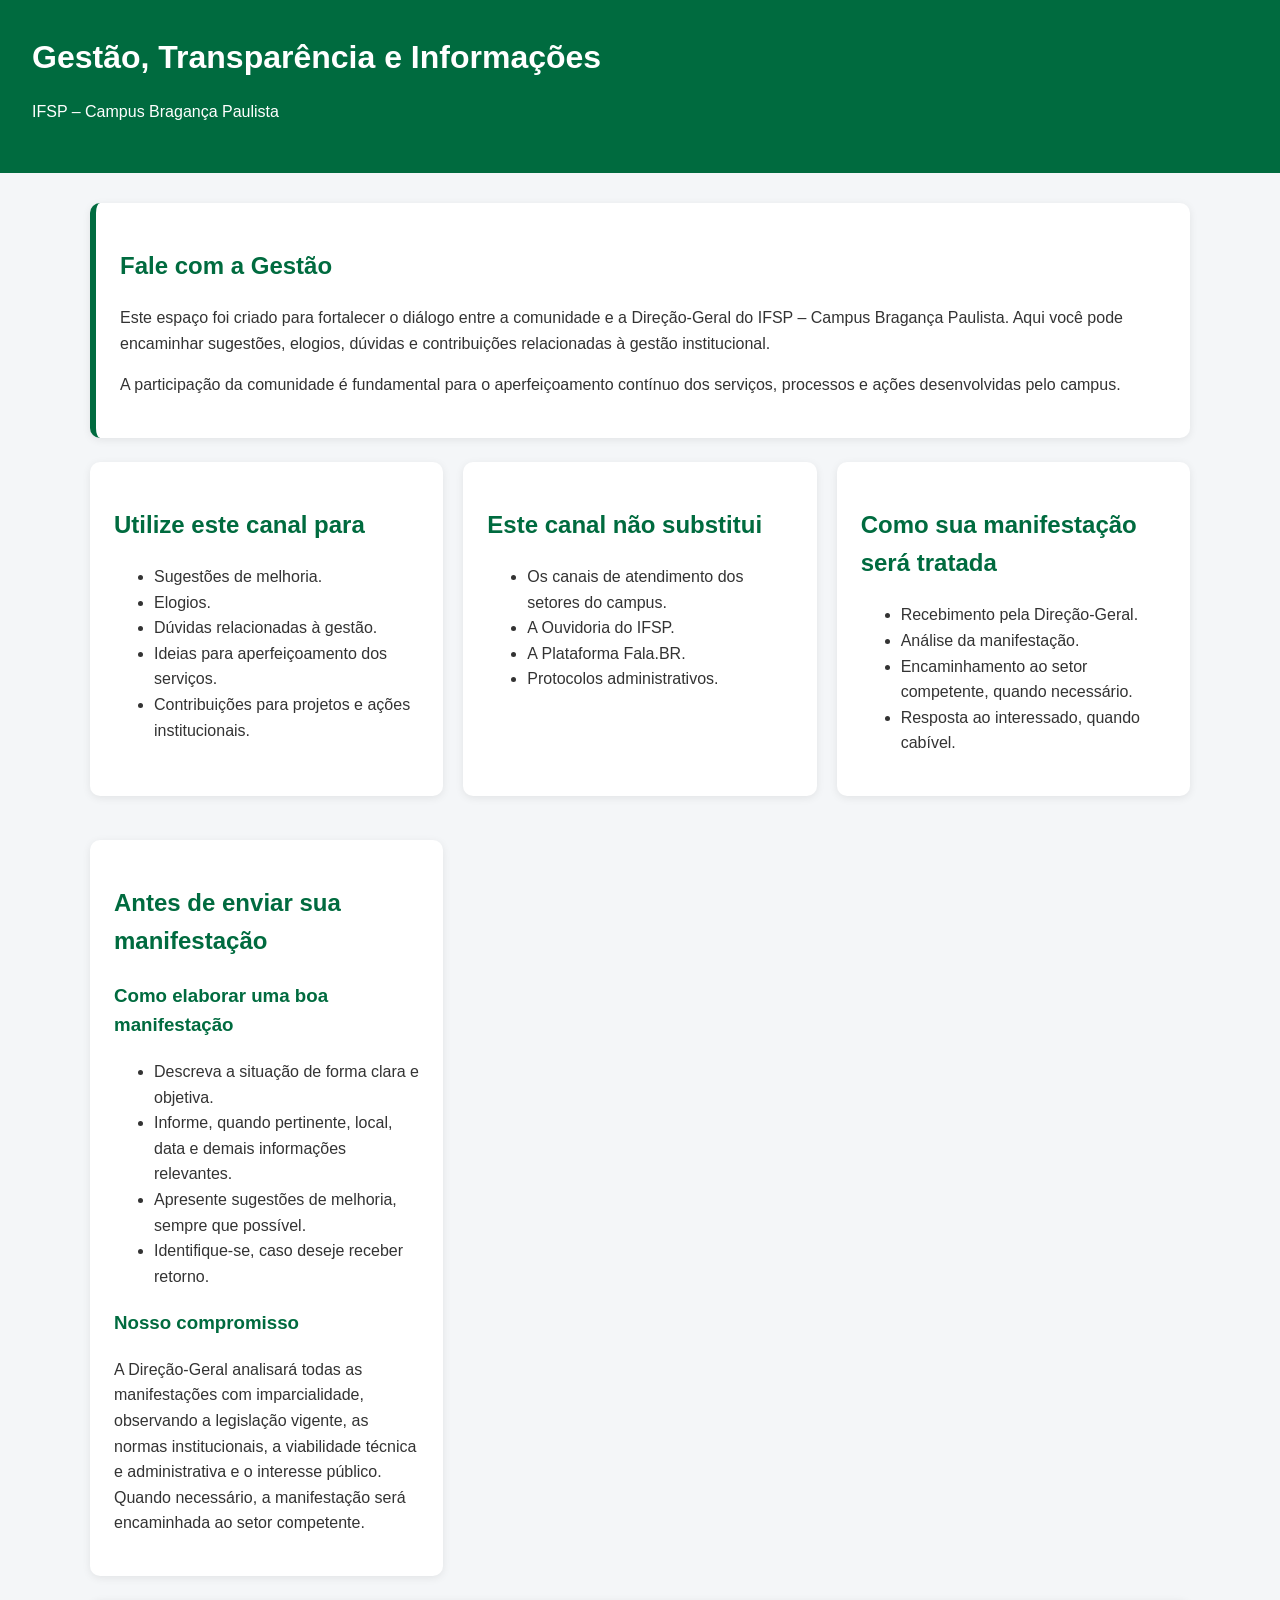
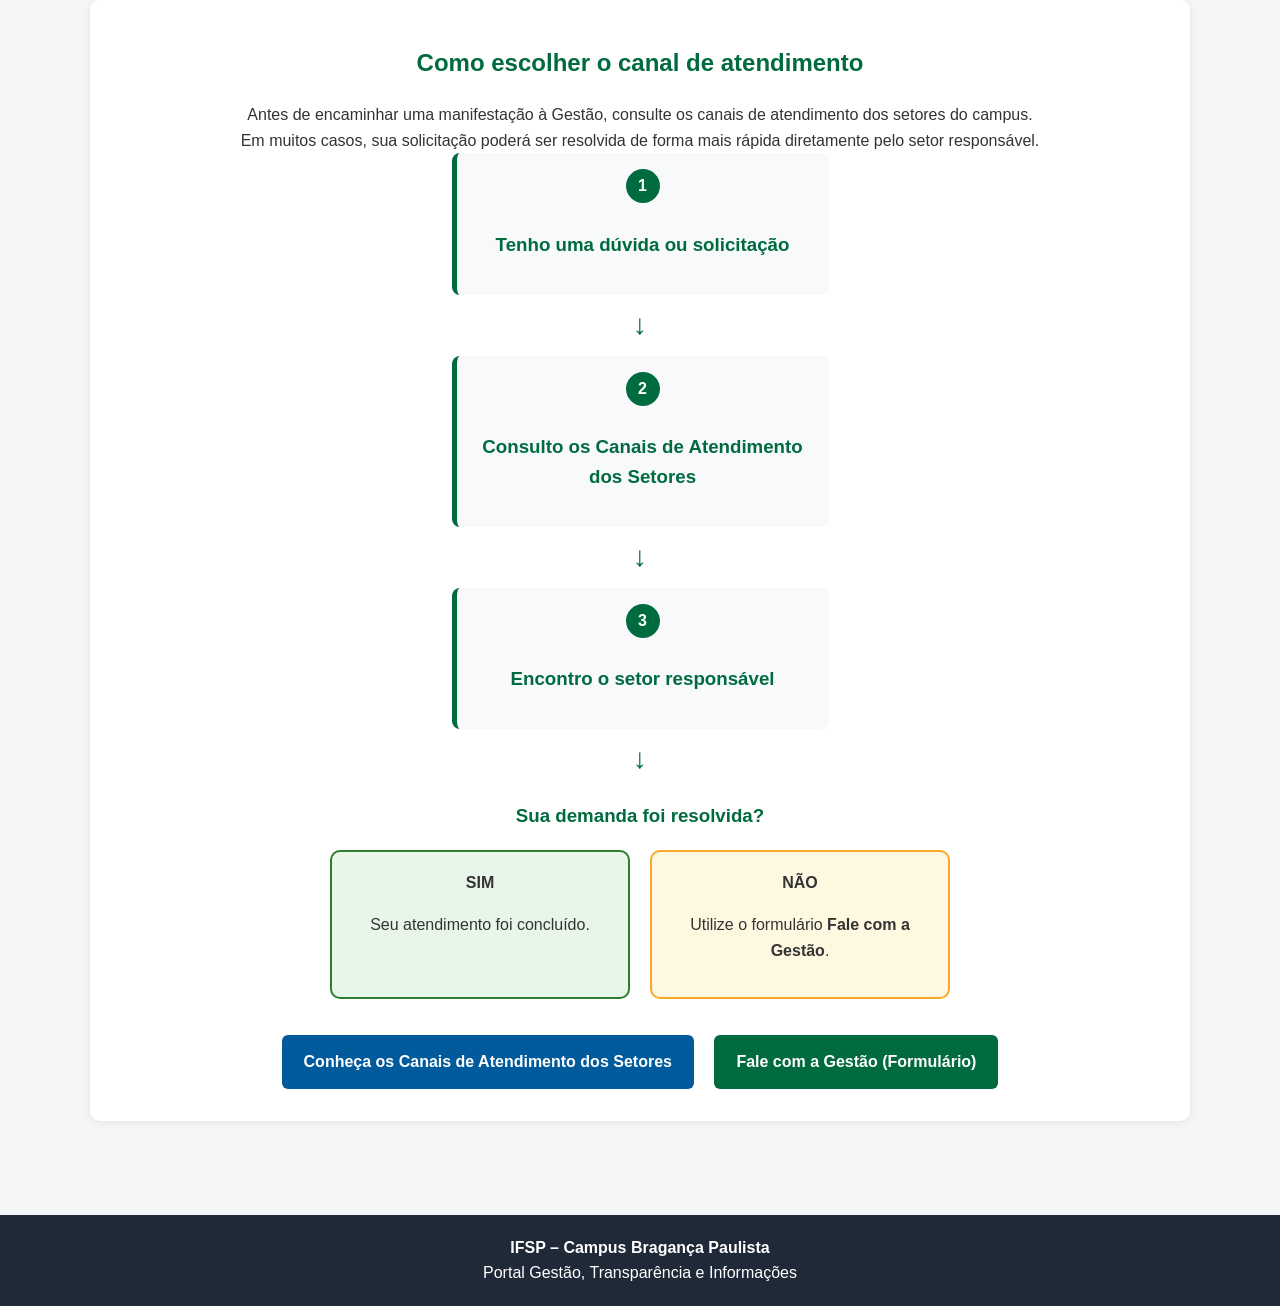
==== fale-com-a-gestao.html @ 921d282f "Update and rename fale-com-a-gestao_consolidado.html to fale-com-a-gestao.html" ====
<!DOCTYPE html>
<html lang="pt-BR">
<head>
<meta charset="UTF-8">
<meta name="viewport" content="width=device-width, initial-scale=1.0">
<title>Fale com a Gestão | IFSP – Campus Bragança Paulista</title>
<style>
body{margin:0;font-family:Arial,Helvetica,sans-serif;background:#f4f6f8;color:#333;line-height:1.6}
header{background:#006b3f;color:#fff;padding:32px}
header h1{margin:0}
.container{max-width:1100px;margin:auto;padding:30px 20px}
.hero,.card,.box,.flow-section{background:#fff;border-radius:10px;box-shadow:0 2px 8px rgba(0,0,0,.08);padding:24px;margin-bottom:24px}
.hero{border-left:6px solid #006b3f}
.grid{display:grid;grid-template-columns:repeat(auto-fit,minmax(300px,1fr));gap:20px}
h2,h3{color:#006b3f}
.flow{text-align:center}
.step{width:min(340px,100%);margin:0 auto;background:#f7f9fb;border-left:5px solid #006b3f;border-radius:8px;padding:16px}
.step span{display:inline-block;width:34px;height:34px;line-height:34px;border-radius:50%;background:#006b3f;color:#fff;font-weight:bold;margin-bottom:8px}
.arrow{font-size:28px;color:#006b3f;margin:8px 0}
.decision{display:flex;gap:20px;justify-content:center;flex-wrap:wrap;margin-top:20px}
.option{width:260px;padding:18px;border-radius:10px}
.success{background:#e8f5e9;border:2px solid #2e7d32}
.info{background:#fff8e1;border:2px solid #f9a825}
.buttons{text-align:center;margin-top:28px}
.btn{display:inline-block;padding:14px 22px;margin:8px;border-radius:6px;text-decoration:none;font-weight:bold}
.secondary{background:#005a9c;color:#fff}
.primary{background:#006b3f;color:#fff}
footer{background:#1f2937;color:#fff;text-align:center;padding:20px;margin-top:40px}
</style>
</head>
<body>

<header>
<h1>Gestão, Transparência e Informações</h1>
<p>IFSP – Campus Bragança Paulista</p>
</header>

<div class="container">

<section class="hero">
<h2>Fale com a Gestão</h2>
<p>Este espaço foi criado para fortalecer o diálogo entre a comunidade e a Direção-Geral do IFSP – Campus Bragança Paulista. Aqui você pode encaminhar sugestões, elogios, dúvidas e contribuições relacionadas à gestão institucional.</p>
<p>A participação da comunidade é fundamental para o aperfeiçoamento contínuo dos serviços, processos e ações desenvolvidas pelo campus.</p>
</section>

<div class="grid">

<div class="card">
<h2>Utilize este canal para</h2>
<ul>
<li>Sugestões de melhoria.</li>
<li>Elogios.</li>
<li>Dúvidas relacionadas à gestão.</li>
<li>Ideias para aperfeiçoamento dos serviços.</li>
<li>Contribuições para projetos e ações institucionais.</li>
</ul>
</div>

<div class="card">
<h2>Este canal não substitui</h2>
<ul>
<li>Os canais de atendimento dos setores do campus.</li>
<li>A Ouvidoria do IFSP.</li>
<li>A Plataforma Fala.BR.</li>
<li>Protocolos administrativos.</li>
</ul>
</div>

<div class="card">
<h2>Como sua manifestação será tratada</h2>
<ul>
<li>Recebimento pela Direção-Geral.</li>
<li>Análise da manifestação.</li>
<li>Encaminhamento ao setor competente, quando necessário.</li>
<li>Resposta ao interessado, quando cabível.</li>
</ul>
</div>

<div class="card">
<h2>Antes de enviar sua manifestação</h2>

<h3>Como elaborar uma boa manifestação</h3>
<ul>
<li>Descreva a situação de forma clara e objetiva.</li>
<li>Informe, quando pertinente, local, data e demais informações relevantes.</li>
<li>Apresente sugestões de melhoria, sempre que possível.</li>
<li>Identifique-se, caso deseje receber retorno.</li>
</ul>

<h3>Nosso compromisso</h3>
<p>A Direção-Geral analisará todas as manifestações com imparcialidade, observando a legislação vigente, as normas institucionais, a viabilidade técnica e administrativa e o interesse público. Quando necessário, a manifestação será encaminhada ao setor competente.</p>

</div>

</div>

<section class="flow-section">
<h2 style="text-align:center">Como escolher o canal de atendimento</h2>
<p style="text-align:center;max-width:800px;margin:auto">
Antes de encaminhar uma manifestação à Gestão, consulte os canais de atendimento dos setores do campus. Em muitos casos, sua solicitação poderá ser resolvida de forma mais rápida diretamente pelo setor responsável.
</p>

<div class="flow">

<div class="step">
<span>1</span>
<h3>Tenho uma dúvida ou solicitação</h3>
</div>

<div class="arrow">↓</div>

<div class="step">
<span>2</span>
<h3>Consulto os Canais de Atendimento dos Setores</h3>
</div>

<div class="arrow">↓</div>

<div class="step">
<span>3</span>
<h3>Encontro o setor responsável</h3>
</div>

<div class="arrow">↓</div>

<h3>Sua demanda foi resolvida?</h3>

<div class="decision">

<div class="option success">
<strong>SIM</strong>
<p>Seu atendimento foi concluído.</p>
</div>

<div class="option info">
<strong>NÃO</strong>
<p>Utilize o formulário <strong>Fale com a Gestão</strong>.</p>
</div>

</div>

</div>

<div class="buttons">
<a class="btn secondary" href="canais-de-atendimento.html">Conheça os Canais de Atendimento dos Setores</a>
<a class="btn primary" href="#">Fale com a Gestão (Formulário)</a>
</div>

</section>

</div>

<footer>
<strong>IFSP – Campus Bragança Paulista</strong><br>
Portal Gestão, Transparência e Informações
</footer>

</body>
</html>
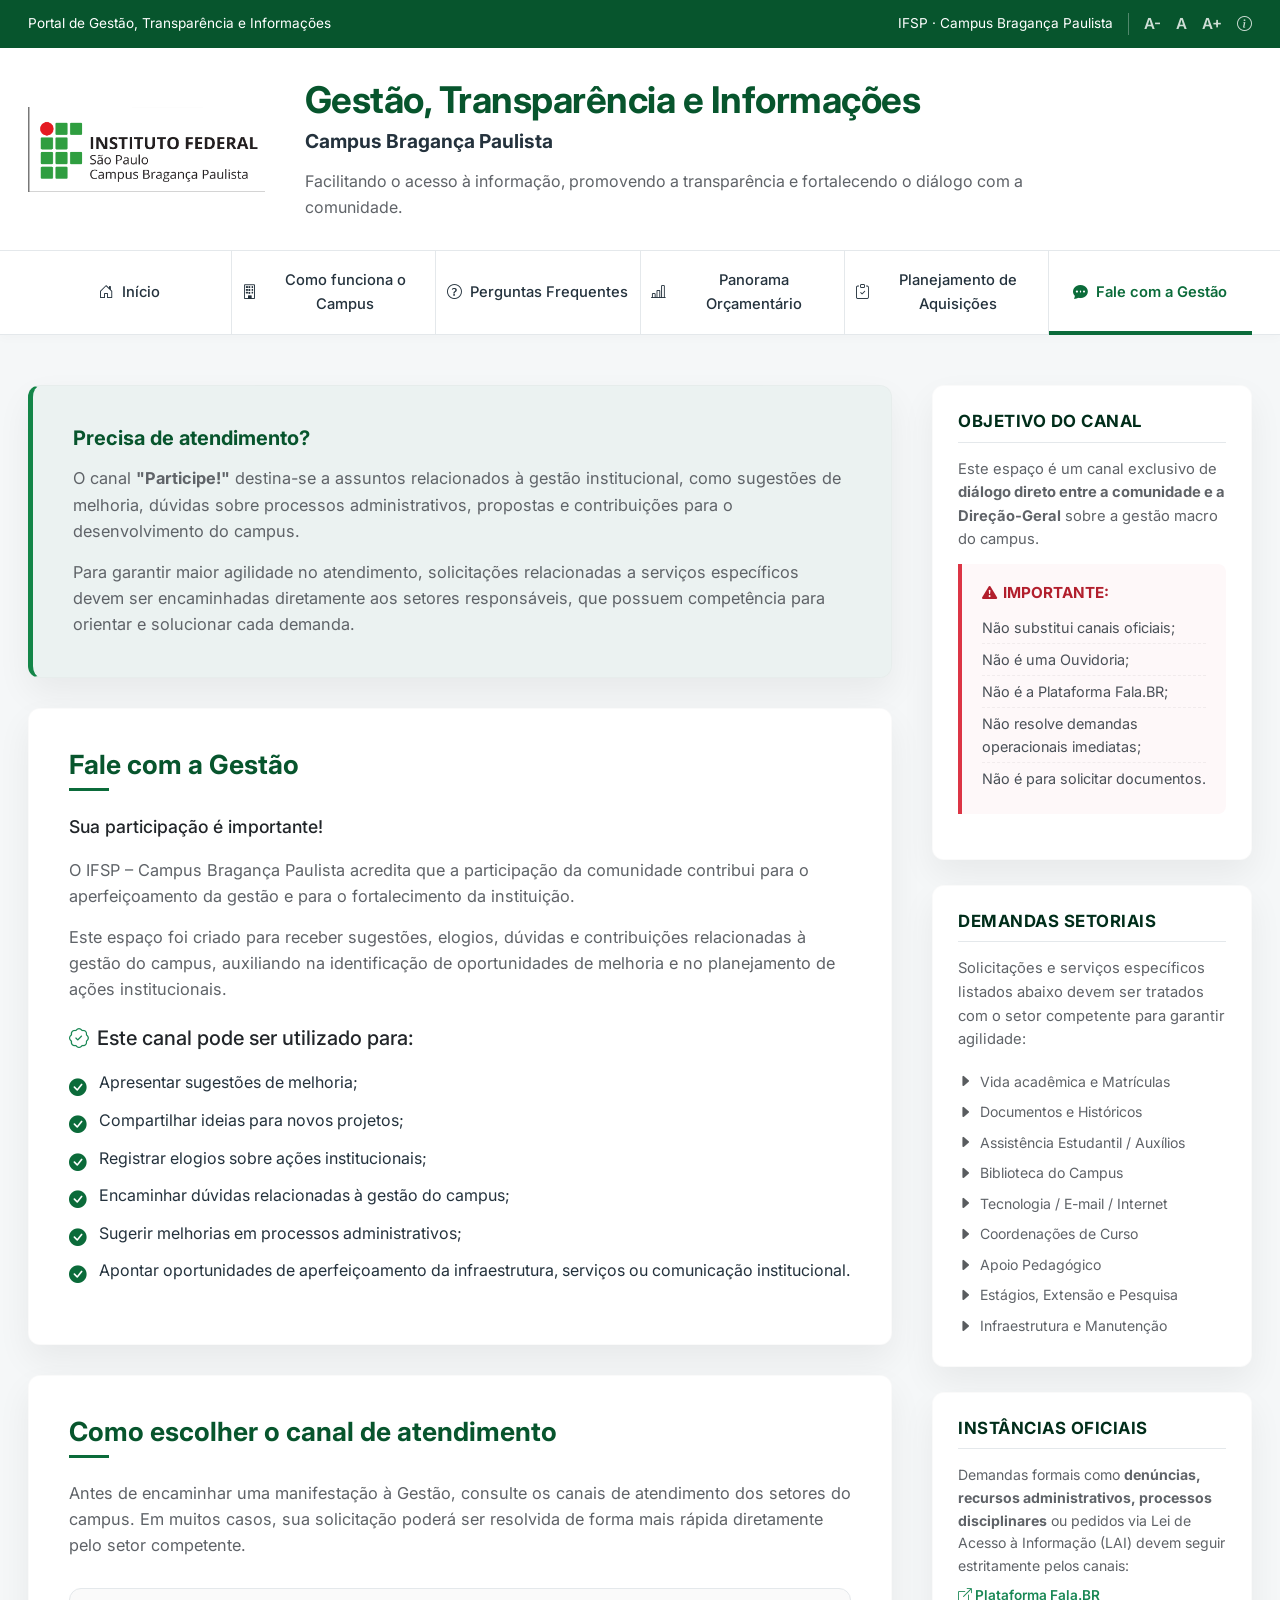
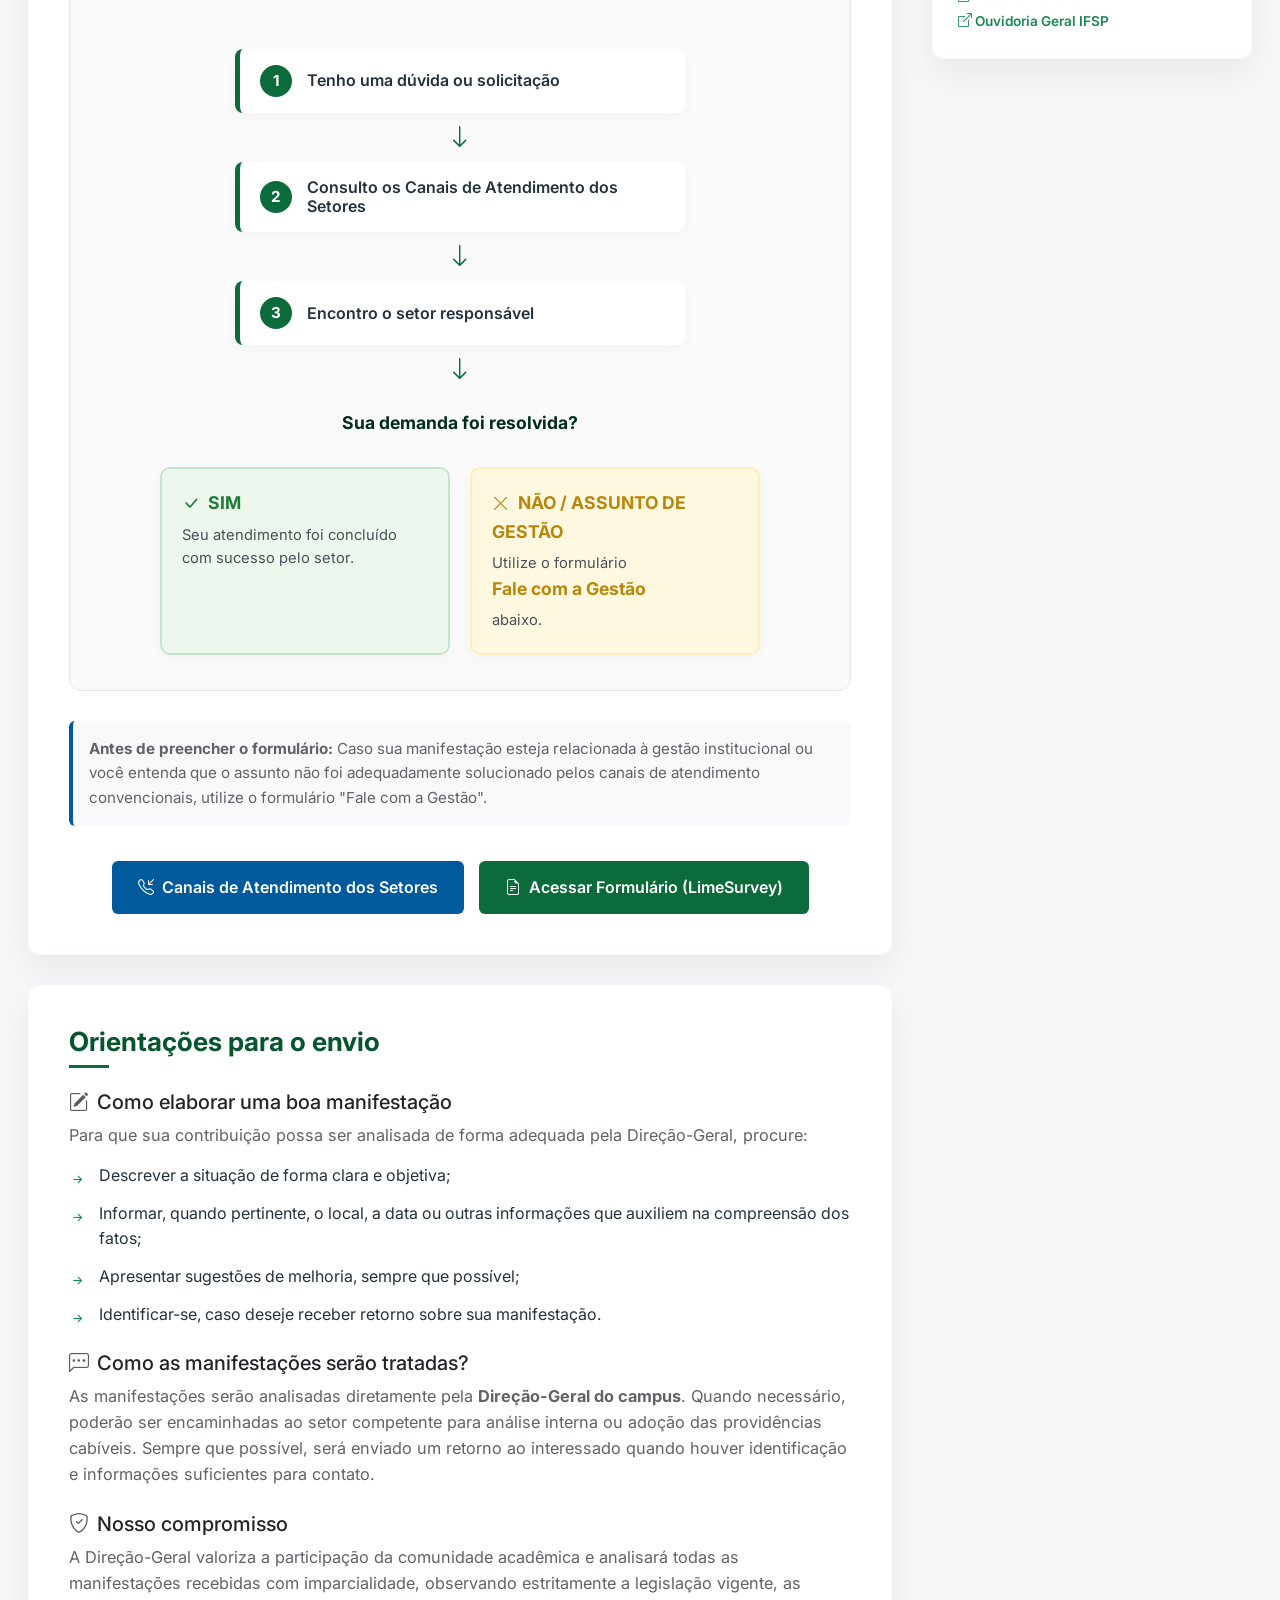
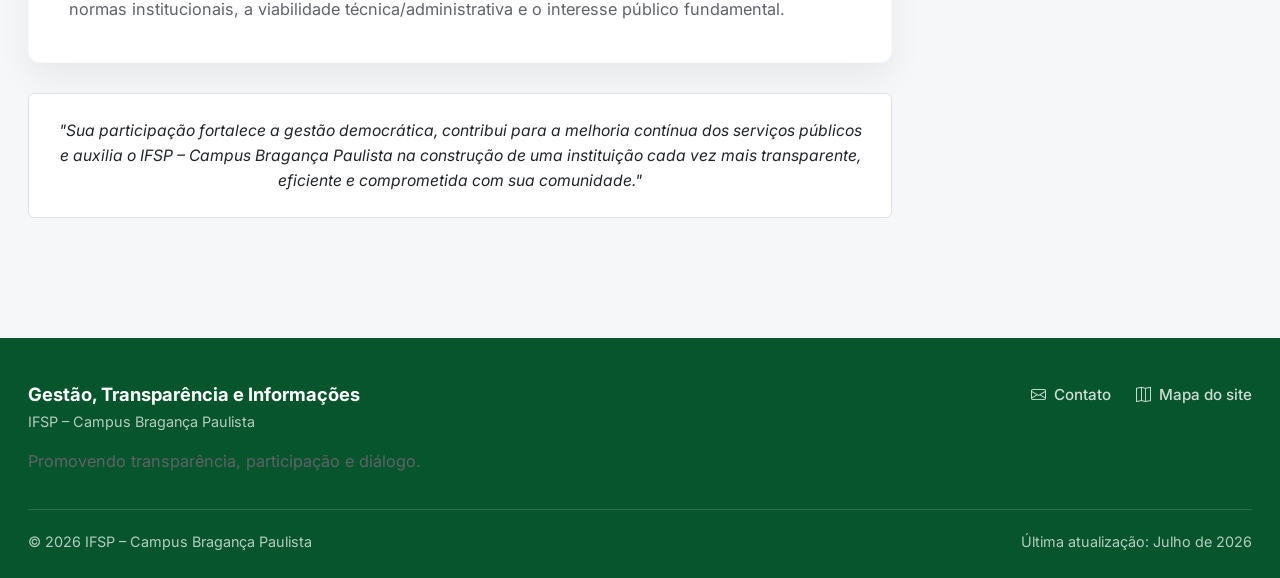
==== commit 58a27f21: "Update fale-com-a-gestao.html" ====
--- a/fale-com-a-gestao.html
+++ b/fale-com-a-gestao.html
@@ -1,160 +1,449 @@
-
 <!DOCTYPE html>
 <html lang="pt-BR">
+
 <head>
-<meta charset="UTF-8">
-<meta name="viewport" content="width=device-width, initial-scale=1.0">
-<title>Fale com a Gestão | IFSP – Campus Bragança Paulista</title>
-<style>
-body{margin:0;font-family:Arial,Helvetica,sans-serif;background:#f4f6f8;color:#333;line-height:1.6}
-header{background:#006b3f;color:#fff;padding:32px}
-header h1{margin:0}
-.container{max-width:1100px;margin:auto;padding:30px 20px}
-.hero,.card,.box,.flow-section{background:#fff;border-radius:10px;box-shadow:0 2px 8px rgba(0,0,0,.08);padding:24px;margin-bottom:24px}
-.hero{border-left:6px solid #006b3f}
-.grid{display:grid;grid-template-columns:repeat(auto-fit,minmax(300px,1fr));gap:20px}
-h2,h3{color:#006b3f}
-.flow{text-align:center}
-.step{width:min(340px,100%);margin:0 auto;background:#f7f9fb;border-left:5px solid #006b3f;border-radius:8px;padding:16px}
-.step span{display:inline-block;width:34px;height:34px;line-height:34px;border-radius:50%;background:#006b3f;color:#fff;font-weight:bold;margin-bottom:8px}
-.arrow{font-size:28px;color:#006b3f;margin:8px 0}
-.decision{display:flex;gap:20px;justify-content:center;flex-wrap:wrap;margin-top:20px}
-.option{width:260px;padding:18px;border-radius:10px}
-.success{background:#e8f5e9;border:2px solid #2e7d32}
-.info{background:#fff8e1;border:2px solid #f9a825}
-.buttons{text-align:center;margin-top:28px}
-.btn{display:inline-block;padding:14px 22px;margin:8px;border-radius:6px;text-decoration:none;font-weight:bold}
-.secondary{background:#005a9c;color:#fff}
-.primary{background:#006b3f;color:#fff}
-footer{background:#1f2937;color:#fff;text-align:center;padding:20px;margin-top:40px}
-</style>
+    <meta charset="UTF-8">
+    <meta name="viewport" content="width=device-width, initial-scale=1.0">
+    <title>Fale com a Gestão | IFSP Campus Bragança Paulista</title>
+    <meta name="description"
+        content="Portal de Gestão, Transparência e Informações do Instituto Federal de São Paulo - Campus Bragança Paulista.">
+    <link rel="icon" href="img/logo-ifsp.png">
+
+    <!-- Bootstrap 5.3.3 -->
+    <link href="https://cdn.jsdelivr.net/npm/bootstrap@5.3.3/dist/css/bootstrap.min.css" rel="stylesheet">
+    <!-- Bootstrap Icons -->
+    <link href="https://cdn.jsdelivr.net/npm/bootstrap-icons@1.13.1/font/bootstrap-icons.min.css" rel="stylesheet">
+
+    <!-- Fonte Inter -->
+    <link rel="preconnect" href="https://fonts.googleapis.com">
+    <link rel="preconnect" href="https://fonts.gstatic.com" crossorigin>
+    <link href="https://fonts.googleapis.com/css2?family=Inter:wght@300;400;500;600;700&display=swap"
+        rel="stylesheet">
+
+    <style>
+        /* ===========================
+           VARIÁVEIS DE IDENTIDADE
+        =========================== */
+        :root {
+            --verde: #0b6b3a;
+            --verde-escuro: #07552d;
+            --verde-claro: #138548;
+            --preto-footer: #002d1a;
+            --cinza: #f5f7f8;
+            --cinza-claro: #fafafa;
+            --cinza-texto: #5f6368;
+            --texto: #24323d;
+            --branco: #ffffff;
+            --borda: #e4e8eb;
+            --sombra-card: 0 15px 35px rgba(0,0,0,.06);
+            --transicao: .30s ease;
+        }
+
+        /* ===========================
+           RESET E ESTRUTURA
+        =========================== */
+        * { margin: 0; padding: 0; box-sizing: border-box; }
+        html { scroll-behavior: smooth; }
+        body { font-family: 'Inter', sans-serif; background: var(--cinza); color: var(--texto); line-height: 1.6; overflow-x: hidden; }
+        a { text-decoration: none; transition: var(--transicao); }
+        img { max-width: 100%; display: block; }
+        .container { max-width: 1360px; margin: auto; padding-left: 28px; padding-right: 28px; }
+        
+        /* Layout de duas colunas (Conteúdo + Painel Informativo Lateral) */
+        .conteudo-grid { display: grid; grid-template-columns: 1fr 320px; gap: 40px; padding: 50px 0 80px; }
+
+        /* ===========================
+           TÍTULOS E TEXTOS
+        =========================== */
+        h1, h2, h3, h4 { color: var(--preto-footer); font-weight: 700; line-height: 1.2; }
+        h1 { font-size: 2.3rem; color: var(--verde-escuro); letter-spacing: -0.5px; }
+        h2 { font-size: 1.65rem; margin-bottom: 22px; color: var(--verde-escuro); position: relative; padding-bottom: 10px; }
+        h2::after { content: ""; position: absolute; left: 0; bottom: 0; width: 40px; height: 3px; background: var(--verde); }
+        h3 { font-size: 1.25rem; margin-top: 15px; margin-bottom: 15px; color: var(--preto-footer); }
+        p { color: var(--cinza-texto); font-size: 1.02rem; margin-bottom: 15px; }
+
+        /* ===========================
+           BARRA SUPERIOR (Institucional)
+        =========================== */
+        .barra-institucional { background: var(--verde-escuro); color: white; font-size: 0.85rem; padding: 12px 0; }
+        .barra-institucional .container { display: flex; justify-content: space-between; align-items: center; }
+        .barra-links-direita { display: flex; align-items: center; gap: 15px; }
+        .barra-links-direita span { border-right: 1px solid rgba(255,255,255,0.3); padding-right: 15px; }
+        .barra-links-direita a { color: white; opacity: 0.8; font-size: 0.95rem; font-weight: 600; }
+        .barra-links-direita a:hover { opacity: 1; }
+
+        /* ===========================
+           CABEÇALHO (Header)
+        =========================== */
+        .cabecalho { background: #fff; padding: 30px 0; }
+        .cabecalho .container { display: flex; align-items: center; gap: 40px; }
+        .logo-area { display: flex; align-items: center; }
+        .logo-area img { height: 85px; width: auto; object-fit: contain; }
+        .cabecalho-conteudo { flex: 1; }
+        .cabecalho-conteudo h1 { margin-bottom: 4px; }
+        .cabecalho-conteudo .subtitle { margin-bottom: 12px; font-weight: 700; font-size: 1.2rem; color: var(--texto); }
+        .cabecalho-conteudo .description { font-size: 1rem; color: var(--cinza-texto); margin-bottom: 0; max-width: 85%; }
+
+        /* ===========================
+           MENU PRINCIPAL (Fale com a Gestão Ativo)
+        =========================== */
+        .menu-principal { background: #ffffff; border-top: 1px solid var(--borda); border-bottom: 1px solid var(--borda); box-shadow: 0 4px 10px rgba(0,0,0,0.02); }
+        .menu-principal ul { display: flex; list-style: none; margin: 0; padding: 0; width: 100%; }
+        .menu-principal li { flex: 1; text-align: center; border-right: 1px solid var(--borda); }
+        .menu-principal li:last-child { border-right: none; }
+        .menu-principal a { color: var(--texto); font-weight: 500; font-size: 0.92rem; display: flex; align-items: center; justify-content: center; gap: 8px; padding: 18px 10px; position: relative; height: 100%; }
+        .menu-principal a:hover, .menu-principal a.ativo { color: var(--verde); font-weight: 600; }
+        .menu-principal a.ativo::after { content: ""; position: absolute; left: 0; bottom: -1px; width: 100%; height: 4px; background: var(--verde); }
+
+        /* ===========================
+           SEÇÕES DE CONTEÚDO
+        =========================== */
+        .bloco-conteudo { background: var(--branco); border-radius: 12px; padding: 40px; box-shadow: var(--sombra-card); margin-bottom: 30px; border: 1px solid rgba(0,0,0,0.02); }
+        
+        /* Bloco Acolhedor / Alertas customizados */
+        .box-acolhedor { border-left: 5px solid var(--verde-claro); background-color: rgba(19, 133, 72, 0.04); }
+        .box-acolhedor h3 { color: var(--verde-escuro); margin-top: 0; font-weight: 700; }
+        
+        .box-aviso-lateral { border-left: 4px solid #dc3545; background-color: rgba(220, 53, 69, 0.03); padding: 20px; border-radius: 0 8px 8px 0; margin-bottom: 20px; }
+        .box-aviso-lateral h5 { color: #b21f2d; font-weight: 700; font-size: 0.95rem; text-transform: uppercase; margin-bottom: 10px; display: flex; align-items: center; gap: 6px; }
+        .box-aviso-lateral ul { list-style: none; padding: 0; margin: 0; }
+        .box-aviso-lateral li { font-size: 0.9rem; color: #495057; padding: 4px 0; border-bottom: 1px dashed rgba(0,0,0,0.05); }
+        .box-aviso-lateral li:last-child { border-bottom: none; }
+
+        /* Listas Modernas com ícones */
+        .lista-check { list-style: none; padding: 0; margin: 20px 0; }
+        .lista-check li { position: relative; padding-left: 30px; margin-bottom: 12px; font-size: 1rem; color: var(--texto); }
+        .lista-check li i { position: absolute; left: 0; top: 3px; color: var(--verde); font-size: 1.1rem; }
+
+        /* ===========================
+           DIAGRAMA DE FLUXO VISUAL
+        =========================== */
+        .fluxo-section { background: #fafafa; border: 1px solid var(--borda); border-radius: 12px; padding: 35px; margin: 30px 0; text-align: center; }
+        .fluxo-container { display: flex; flex-direction: column; align-items: center; gap: 10px; margin-top: 25px; }
+        .fluxo-passo { width: 100%; max-width: 450px; background: var(--branco); border-left: 5px solid var(--verde); border-radius: 8px; padding: 16px 20px; box-shadow: 0 4px 15px rgba(0,0,0,0.03); text-align: left; display: flex; align-items: center; gap: 15px; }
+        .fluxo-numero { display: inline-flex; align-items: center; justify-content: center; width: 32px; height: 32px; border-radius: 50%; background: var(--verde); color: white; font-weight: 700; font-size: 0.95rem; flex-shrink: 0; }
+        .fluxo-passo h4 { font-size: 1rem; margin: 0; color: var(--texto); font-weight: 600; }
+        .fluxo-seta { font-size: 1.5rem; color: var(--verde); margin: 2px 0; line-height: 1; }
+        
+        .fluxo-pergunta { font-weight: 700; font-size: 1.1rem; color: var(--preto-footer); margin: 15px 0 10px; }
+        .fluxo-decisao { display: flex; gap: 20px; justify-content: center; flex-wrap: wrap; width: 100%; max-width: 600px; margin-top: 10px; }
+        .fluxo-opcao { flex: 1; min-width: 240px; padding: 20px; border-radius: 10px; text-align: left; box-shadow: 0 4px 15px rgba(0,0,0,0.03); }
+        .fluxo-opcao.sim { background: #edf7ed; border: 2px solid #c3e6cb; }
+        .fluxo-opcao.nao { background: #fff8e1; border: 2px solid #ffeeba; }
+        .fluxo-opcao strong { display: block; font-size: 1.1rem; margin-bottom: 6px; }
+        .fluxo-opcao.sim strong { color: #1e7e34; }
+        .fluxo-opcao.nao strong { color: #b8860b; }
+        .fluxo-opcao p { font-size: 0.92rem; margin: 0; color: #495057; }
+
+        /* BOTOES */
+        .botoes-acao { display: flex; gap: 15px; justify-content: center; flex-wrap: wrap; margin-top: 35px; }
+        .btn-custom { display: inline-flex; align-items: center; gap: 8px; padding: 14px 26px; border-radius: 6px; font-weight: 600; font-size: 1rem; transition: var(--transicao); }
+        .btn-custom.secundario { background: #005a9c; color: white; }
+        .btn-custom.secundario:hover { background: #004070; transform: translateY(-2px); box-shadow: 0 5px 15px rgba(0,90,156,0.2); }
+        .btn-custom.primario { background: var(--verde); color: white; }
+        .btn-custom.primario:hover { background: var(--verde-escuro); transform: translateY(-2px); box-shadow: 0 5px 15px rgba(11,107,58,0.2); }
+
+        /* ===========================
+           PAINEL LATERAL INFORMATIVO
+        =========================== */
+        .lateral-container { position: sticky; top: 30px; height: fit-content; display: flex; flex-direction: column; gap: 25px; }
+        .card-lateral { background: var(--branco); border-radius: 12px; padding: 25px; box-shadow: var(--sombra-card); border: 1px solid rgba(0,0,0,0.02); }
+        .card-lateral h4 { font-size: 1.05rem; font-weight: 700; color: var(--preto-footer); text-transform: uppercase; letter-spacing: 0.5px; margin-bottom: 15px; padding-bottom: 10px; border-bottom: 1px solid var(--borda); }
+
+        /* ===========================
+           RODAPÉ (Footer)
+        =========================== */
+        .rodape { background: var(--verde-escuro); color: white; padding: 45px 0 25px; font-size: 0.95rem; margin-top: 40px; }
+        .rodape a { color: rgba(255,255,255,0.8); text-decoration: none; }
+        .rodape a:hover { color: white; text-decoration: underline; }
+        .rodape h4 { color: white; font-weight: 700; font-size: 1.15rem; margin-bottom: 5px; }
+        .rodape .subtitulo-footer { color: rgba(255,255,255,0.7); margin-bottom: 15px; font-size: 0.9rem; }
+        .rodape-superior { display: flex; justify-content: space-between; align-items: flex-start; flex-wrap: wrap; gap: 20px; margin-bottom: 35px; }
+        .links-footer-direita { display: flex; align-items: center; gap: 25px; font-weight: 500; }
+        .links-footer-direita a { display: flex; align-items: center; gap: 8px; }
+        .rodape-inferior { border-top: 1px solid rgba(255,255,255,0.15); padding-top: 20px; display: flex; justify-content: space-between; color: rgba(255,255,255,0.7); font-size: 0.9rem; }
+
+        /* Responsividade */
+        @media(max-width: 992px) {
+            .conteudo-grid { grid-template-columns: 1fr; padding-top: 30px; }
+            .lateral-container { position: static; }
+        }
+        @media(max-width: 768px) {
+            .menu-principal ul { flex-direction: column; }
+            .menu-principal li { border-right: none; border-bottom: 1px solid var(--borda); }
+            .menu-principal a.ativo::after { height: 0; }
+            .menu-principal a.ativo { border-left: 4px solid var(--verde); background: #fafafa; }
+            .cabecalho .container { flex-direction: column; text-align: center; gap: 20px; }
+            .cabecalho-conteudo .description { max-width: 100%; }
+            .fluxo-passo { flex-direction: column; text-align: center; }
+            .fluxo-decisao { flex-direction: column; }
+        }
+    </style>
 </head>
+
 <body>
 
-<header>
-<h1>Gestão, Transparência e Informações</h1>
-<p>IFSP – Campus Bragança Paulista</p>
-</header>
-
-<div class="container">
-
-<section class="hero">
-<h2>Fale com a Gestão</h2>
-<p>Este espaço foi criado para fortalecer o diálogo entre a comunidade e a Direção-Geral do IFSP – Campus Bragança Paulista. Aqui você pode encaminhar sugestões, elogios, dúvidas e contribuições relacionadas à gestão institucional.</p>
-<p>A participação da comunidade é fundamental para o aperfeiçoamento contínuo dos serviços, processos e ações desenvolvidas pelo campus.</p>
-</section>
-
-<div class="grid">
-
-<div class="card">
-<h2>Utilize este canal para</h2>
-<ul>
-<li>Sugestões de melhoria.</li>
-<li>Elogios.</li>
-<li>Dúvidas relacionadas à gestão.</li>
-<li>Ideias para aperfeiçoamento dos serviços.</li>
-<li>Contribuições para projetos e ações institucionais.</li>
-</ul>
-</div>
-
-<div class="card">
-<h2>Este canal não substitui</h2>
-<ul>
-<li>Os canais de atendimento dos setores do campus.</li>
-<li>A Ouvidoria do IFSP.</li>
-<li>A Plataforma Fala.BR.</li>
-<li>Protocolos administrativos.</li>
-</ul>
-</div>
-
-<div class="card">
-<h2>Como sua manifestação será tratada</h2>
-<ul>
-<li>Recebimento pela Direção-Geral.</li>
-<li>Análise da manifestação.</li>
-<li>Encaminhamento ao setor competente, quando necessário.</li>
-<li>Resposta ao interessado, quando cabível.</li>
-</ul>
-</div>
-
-<div class="card">
-<h2>Antes de enviar sua manifestação</h2>
-
-<h3>Como elaborar uma boa manifestação</h3>
-<ul>
-<li>Descreva a situação de forma clara e objetiva.</li>
-<li>Informe, quando pertinente, local, data e demais informações relevantes.</li>
-<li>Apresente sugestões de melhoria, sempre que possível.</li>
-<li>Identifique-se, caso deseje receber retorno.</li>
-</ul>
-
-<h3>Nosso compromisso</h3>
-<p>A Direção-Geral analisará todas as manifestações com imparcialidade, observando a legislação vigente, as normas institucionais, a viabilidade técnica e administrativa e o interesse público. Quando necessário, a manifestação será encaminhada ao setor competente.</p>
-
-</div>
-
-</div>
-
-<section class="flow-section">
-<h2 style="text-align:center">Como escolher o canal de atendimento</h2>
-<p style="text-align:center;max-width:800px;margin:auto">
-Antes de encaminhar uma manifestação à Gestão, consulte os canais de atendimento dos setores do campus. Em muitos casos, sua solicitação poderá ser resolvida de forma mais rápida diretamente pelo setor responsável.
-</p>
-
-<div class="flow">
-
-<div class="step">
-<span>1</span>
-<h3>Tenho uma dúvida ou solicitação</h3>
-</div>
-
-<div class="arrow">↓</div>
-
-<div class="step">
-<span>2</span>
-<h3>Consulto os Canais de Atendimento dos Setores</h3>
-</div>
-
-<div class="arrow">↓</div>
-
-<div class="step">
-<span>3</span>
-<h3>Encontro o setor responsável</h3>
-</div>
-
-<div class="arrow">↓</div>
-
-<h3>Sua demanda foi resolvida?</h3>
-
-<div class="decision">
-
-<div class="option success">
-<strong>SIM</strong>
-<p>Seu atendimento foi concluído.</p>
-</div>
-
-<div class="option info">
-<strong>NÃO</strong>
-<p>Utilize o formulário <strong>Fale com a Gestão</strong>.</p>
-</div>
-
-</div>
-
-</div>
-
-<div class="buttons">
-<a class="btn secondary" href="canais-de-atendimento.html">Conheça os Canais de Atendimento dos Setores</a>
-<a class="btn primary" href="#">Fale com a Gestão (Formulário)</a>
-</div>
-
-</section>
-
-</div>
-
-<footer>
-<strong>IFSP – Campus Bragança Paulista</strong><br>
-Portal Gestão, Transparência e Informações
-</footer>
-
+    <!-- Barra institucional -->
+    <div class="barra-institucional">
+        <div class="container">
+            <span>Portal de Gestão, Transparência e Informações</span>
+            <div class="barra-links-direita">
+                <span>IFSP · Campus Bragança Paulista</span>
+                <a href="#">A-</a>
+                <a href="#">A</a>
+                <a href="#">A+</a>
+                <a href="#" title="Ajuda"><i class="bi bi-info-circle"></i></a>
+            </div>
+        </div>
+    </div>
+
+    <!-- Cabeçalho -->
+    <header class="cabecalho">
+        <div class="container">
+            <div class="logo-area">
+                <img src="img/logo-ifsp.png" alt="IFSP Logo">
+            </div>
+            <div class="cabecalho-conteudo">
+                <h1>Gestão, Transparência e Informações</h1>
+                <p class="subtitle">Campus Bragança Paulista</p>
+                <p class="description">
+                    Facilitando o acesso à informação, promovendo a transparência e fortalecendo o diálogo com a comunidade.
+                </p>
+            </div>
+        </div>
+    </header>
+
+    <!-- Navegação Global -->
+    <nav class="menu-principal">
+        <div class="container">
+            <ul>
+                <li><a href="index.html"><i class="bi bi-house-door"></i> Início</a></li>
+                <li><a href="#"><i class="bi bi-building"></i> Como funciona o Campus</a></li>
+                <li><a href="#"><i class="bi bi-question-circle"></i> Perguntas Frequentes</a></li>
+                <li><a href="panorama-orcamentario.html"><i class="bi bi-bar-chart-line"></i> Panorama Orçamentário</a></li>
+                <li><a href="planejamento-aquisicoes.html"><i class="bi bi-clipboard-check"></i> Planejamento de Aquisições</a></li>
+                <li><a class="ativo" href="fale-com-a-gestao.html"><i class="bi bi-chat-dots-fill"></i> Fale com a Gestão</a></li>
+            </ul>
+        </div>
+    </nav>
+
+    <!-- Estrutura Principal da Página -->
+    <main class="container">
+        <div class="conteudo-grid">
+            
+            <!-- Coluna Principal (Esquerda): Informações e Fluxo -->
+            <div class="coluna-conteudo">
+                
+                <!-- Bloco de Acolhimento Favorito -->
+                <div class="bloco-conteudo box-acolhedor">
+                    <h3>Precisa de atendimento?</h3>
+                    <p>
+                        O canal <strong>"Participe!"</strong> destina-se a assuntos relacionados à gestão institucional, como sugestões de melhoria, dúvidas sobre processos administrativos, propostas e contribuições para o desenvolvimento do campus.
+                    </p>
+                    <p class="m-0">
+                        Para garantir maior agilidade no atendimento, solicitações relacionadas a serviços específicos devem ser encaminhadas diretamente aos setores responsáveis, que possuem competência para orientar e solucionar cada demanda.
+                    </p>
+                </div>
+
+                <!-- Seção Sobre o Canal -->
+                <section class="bloco-conteudo">
+                    <h2>Fale com a Gestão</h2>
+                    <p class="lead text-dark mb-3" style="font-size: 1.1rem; font-weight: 500;">
+                        Sua participação é importante!
+                    </p>
+                    <p>
+                        O IFSP – Campus Bragança Paulista acredita que a participação da comunidade contribui para o aperfeiçoamento da gestão e para o fortalecimento da instituição.
+                    </p>
+                    <p>
+                        Este espaço foi criado para receber sugestões, elogios, dúvidas e contribuições relacionadas à gestão do campus, auxiliando na identificação de oportunidades de melhoria e no planejamento de ações institucionais.
+                    </p>
+
+                    <h3 class="h5 mt-4 mb-3 text-dark"><i class="bi bi-patch-check text-success me-2"></i>Este canal pode ser utilizado para:</h3>
+                    <ul class="lista-check">
+                        <li><i class="bi bi-check-circle-fill"></i> Apresentar sugestões de melhoria;</li>
+                        <li><i class="bi bi-check-circle-fill"></i> Compartilhar ideias para novos projetos;</li>
+                        <li><i class="bi bi-check-circle-fill"></i> Registrar elogios sobre ações institucionais;</li>
+                        <li><i class="bi bi-check-circle-fill"></i> Encaminhar dúvidas relacionadas à gestão do campus;</li>
+                        <li><i class="bi bi-check-circle-fill"></i> Sugerir melhorias em processos administrativos;</li>
+                        <li><i class="bi bi-check-circle-fill"></i> Apontar oportunidades de aperfeiçoamento da infraestrutura, serviços ou comunicação institucional.</li>
+                    </ul>
+                </section>
+
+                <!-- Seção Como Escolher o Canal (Fluxograma Redesenhado) -->
+                <section class="bloco-conteudo">
+                    <h2>Como escolher o canal de atendimento</h2>
+                    <p>
+                        Antes de encaminhar uma manifestação à Gestão, consulte os canais de atendimento dos setores do campus. Em muitos casos, sua solicitação poderá ser resolvida de forma mais rápida diretamente pelo setor competente.
+                    </p>
+
+                    <div class="fluxo-section">
+                        <div class="fluxo-container">
+                            <div class="fluxo-passo">
+                                <div class="fluxo-numero">1</div>
+                                <h4>Tenho uma dúvida ou solicitação</h4>
+                            </div>
+                            <div class="fluxo-seta"><i class="bi bi-arrow-down"></i></div>
+                            
+                            <div class="fluxo-passo">
+                                <div class="fluxo-numero">2</div>
+                                <h4>Consulto os Canais de Atendimento dos Setores</h4>
+                            </div>
+                            <div class="fluxo-seta"><i class="bi bi-arrow-down"></i></div>
+                            
+                            <div class="fluxo-passo">
+                                <div class="fluxo-numero">3</div>
+                                <h4>Encontro o setor responsável</h4>
+                            </div>
+                            <div class="fluxo-seta"><i class="bi bi-arrow-down"></i></div>
+
+                            <div class="fluxo-pergunta">Sua demanda foi resolvida?</div>
+
+                            <div class="fluxo-decisao">
+                                <div class="fluxo-opcao sim">
+                                    <strong><i class="bi bi-check-lg me-1"></i> SIM</strong>
+                                    <p>Seu atendimento foi concluído com sucesso pelo setor.</p>
+                                </div>
+                                <div class="fluxo-opcao nao">
+                                    <strong><i class="bi bi-x-lg me-1"></i> NÃO / ASSUNTO DE GESTÃO</strong>
+                                    <p>Utilize o formulário <strong>Fale com a Gestão</strong> abaixo.</p>
+                                </div>
+                            </div>
+                        </div>
+                    </div>
+
+                    <!-- Orientações Finais antes do Formulário -->
+                    <div class="bg-light p-3 rounded mb-4" style="border-left: 4px solid #005a9c;">
+                        <p class="m-0" style="font-size: 0.95rem;">
+                            <strong>Antes de preencher o formulário:</strong> Caso sua manifestação esteja relacionada à gestão institucional ou você entenda que o assunto não foi adequadamente solucionado pelos canais de atendimento convencionais, utilize o formulário "Fale com a Gestão".
+                        </p>
+                    </div>
+
+                    <!-- Botões de Redirecionamento -->
+                    <div class="botoes-acao">
+                        <a class="btn-custom secundario" href="canais-de-atendimento.html">
+                            <i class="bi bi-telephone-inbound"></i> Canais de Atendimento dos Setores
+                        </a>
+                        <a class="btn-custom primario" href="#" target="_blank">
+                            <i class="bi bi-file-earmark-text"></i> Acessar Formulário (LimeSurvey)
+                        </a>
+                    </div>
+                </section>
+
+                <!-- Seção Orientações e Tratamento -->
+                <section class="bloco-conteudo">
+                    <h2>Orientações para o envio</h2>
+                    
+                    <h3 class="h5 text-dark mt-3"><i class="bi bi-pencil-square text-muted me-2"></i>Como elaborar uma boa manifestação</h3>
+                    <p>Para que sua contribuição possa ser analisada de forma adequada pela Direção-Geral, procure:</p>
+                    <ul class="lista-check" style="margin-top: 10px;">
+                        <li><i class="bi bi-arrow-right-short text-success"></i> Descrever a situação de forma clara e objetiva;</li>
+                        <li><i class="bi bi-arrow-right-short text-success"></i> Informar, quando pertinente, o local, a data ou outras informações que auxiliem na compreensão dos fatos;</li>
+                        <li><i class="bi bi-arrow-right-short text-success"></i> Apresentar sugestões de melhoria, sempre que possível;</li>
+                        <li><i class="bi bi-arrow-right-short text-success"></i> Identificar-se, caso deseje receber retorno sobre sua manifestação.</li>
+                    </ul>
+
+                    <h3 class="h5 text-dark mt-4"><i class="bi bi-chat-left-dots text-muted me-2"></i>Como as manifestações serão tratadas?</h3>
+                    <p>
+                        As manifestações serão analisadas diretamente pela <strong>Direção-Geral do campus</strong>. Quando necessário, poderão ser encaminhadas ao setor competente para análise interna ou adoção das providências cabíveis. Sempre que possível, será enviado um retorno ao interessado quando houver identificação e informações suficientes para contato.
+                    </p>
+
+                    <h3 class="h5 text-dark mt-4"><i class="bi bi-shield-check text-muted me-2"></i>Nosso compromisso</h3>
+                    <p class="m-0">
+                        A Direção-Geral valoriza a participação da comunidade acadêmica e analisará todas as manifestações recebidas com imparcialidade, observando estritamente a legislação vigente, as normas institucionais, a viabilidade técnica/administrativa e o interesse público fundamental.
+                    </p>
+                </section>
+
+                <!-- Mensagem de Encerramento Acolhedora -->
+                <div class="p-4 text-center border rounded bg-white box-shadow-sm">
+                    <p class="m-0 text-dark" style="font-style: italic; font-size: 0.98rem; max-width: 850px; margin: auto;">
+                        "Sua participação fortalece a gestão democrática, contribui para a melhoria contínua dos serviços públicos e auxilia o IFSP – Campus Bragança Paulista na construção de uma instituição cada vez mais transparente, eficiente e comprometida com sua comunidade."
+                    </p>
+                </div>
+
+            </div>
+
+            <!-- Coluna Lateral (Direita): O que NÃO é / Limitações Importantes -->
+            <div class="coluna-menu-lateral">
+                <div class="lateral-container">
+                    
+                    <!-- Card 1: Objetivos Claros e Restrições -->
+                    <aside class="card-lateral">
+                        <h4>Objetivo do Canal</h4>
+                        <p style="font-size: 0.92rem; margin-bottom: 12px;">
+                            Este espaço é um canal exclusivo de <strong>diálogo direto entre a comunidade e a Direção-Geral</strong> sobre a gestão macro do campus.
+                        </p>
+                        
+                        <div class="box-aviso-lateral">
+                            <h5><i class="bi bi-exclamation-triangle-fill"></i> Importante:</h5>
+                            <ul>
+                                <li>Não substitui canais oficiais;</li>
+                                <li>Não é uma Ouvidoria;</li>
+                                <li>Não é a Plataforma Fala.BR;</li>
+                                <li>Não resolve demandas operacionais imediatas;</li>
+                                <li>Não é para solicitar documentos.</li>
+                            </ul>
+                        </div>
+                    </aside>
+
+                    <!-- Card 2: Redirecionamento de Serviços Comuns -->
+                    <aside class="card-lateral">
+                        <h4>Demandas Setoriais</h4>
+                        <p style="font-size: 0.92rem;">
+                            Solicitações e serviços específicos listados abaixo devem ser tratados com o setor competente para garantir agilidade:
+                        </p>
+                        <ul class="p-0 m-0" style="list-style: none; font-size: 0.88rem; color: var(--cinza-texto);">
+                            <li class="py-1"><i class="bi bi-caret-right-fill text-muted me-1"></i> Vida acadêmica e Matrículas</li>
+                            <li class="py-1"><i class="bi bi-caret-right-fill text-muted me-1"></i> Documentos e Históricos</li>
+                            <li class="py-1"><i class="bi bi-caret-right-fill text-muted me-1"></i> Assistência Estudantil / Auxílios</li>
+                            <li class="py-1"><i class="bi bi-caret-right-fill text-muted me-1"></i> Biblioteca do Campus</li>
+                            <li class="py-1"><i class="bi bi-caret-right-fill text-muted me-1"></i> Tecnologia / E-mail / Internet</li>
+                            <li class="py-1"><i class="bi bi-caret-right-fill text-muted me-1"></i> Coordenações de Curso</li>
+                            <li class="py-1"><i class="bi bi-caret-right-fill text-muted me-1"></i> Apoio Pedagógico</li>
+                            <li class="py-1"><i class="bi bi-caret-right-fill text-muted me-1"></i> Estágios, Extensão e Pesquisa</li>
+                            <li class="py-1"><i class="bi bi-caret-right-fill text-muted me-1"></i> Infraestrutura e Manutenção</li>
+                        </ul>
+                    </aside>
+
+                    <!-- Card 3: Instâncias Superiores -->
+                    <aside class="card-lateral">
+                        <h4>Instâncias Oficiais</h4>
+                        <p style="font-size: 0.88rem; margin: 0;">
+                            Demandas formais como <strong>denúncias, recursos administrativos, processos disciplinares</strong> ou pedidos via Lei de Acesso à Informação (LAI) devem seguir estritamente pelos canais:
+                        </p>
+                        <div class="mt-2" style="font-size: 0.85rem; font-weight: 600;">
+                            <a href="https://falabr.cgu.gov.br/" target="_blank" class="text-success d-block mb-1"><i class="bi bi-box-arrow-up-right"></i> Plataforma Fala.BR</a>
+                            <a href="#" class="text-success d-block"><i class="bi bi-box-arrow-up-right"></i> Ouvidoria Geral IFSP</a>
+                        </div>
+                    </aside>
+                </div>
+            </div>
+
+        </div>
+    </main>
+
+    <!-- Rodapé (Footer) -->
+    <footer class="rodape">
+        <div class="container">
+            <div class="rodape-superior">
+                <div>
+                    <h4>Gestão, Transparência e Informações</h4>
+                    <p class="subtitulo-footer">IFSP – Campus Bragança Paulista</p>
+                    <p class="m-0">Promovendo transparência, participação e diálogo.</p>
+                </div>
+                <div class="links-footer-direita">
+                    <a href="mailto:contato@exemplo.com"><i class="bi bi-envelope"></i> Contato</a>
+                    <a href="#"><i class="bi bi-map"></i> Mapa do site</a>
+                </div>
+            </div>
+            <div class="rodape-inferior">
+                <span>&copy; 2026 IFSP – Campus Bragança Paulista</span>
+                <span>Última atualização: Julho de 2026</span>
+            </div>
+        </div>
+    </footer>
+
+    <!-- Bootstrap 5 JS Bundle -->
+    <script src="https://cdn.jsdelivr.net/npm/bootstrap@5.3.3/dist/js/bootstrap.bundle.min.js"></script>
 </body>
+
 </html>
